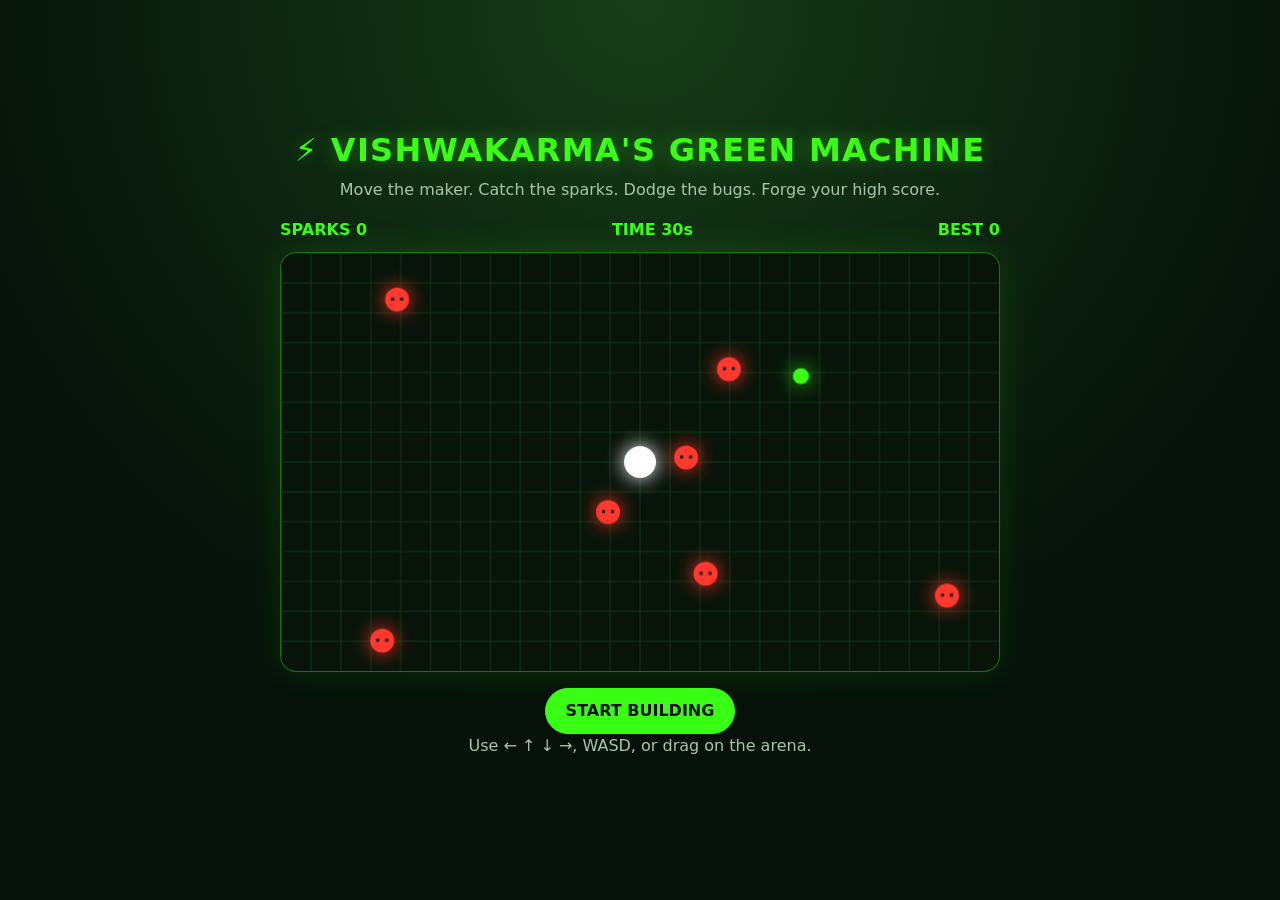
==== game.html @ 1790c977 "Add creator profile theme and playable mini game" ====
<!doctype html>
<html lang="en">
<head>
  <meta charset="utf-8">
  <meta name="viewport" content="width=device-width, initial-scale=1">
  <title>Vishwakarma's Green Machine</title>
  <style>
    :root { color-scheme: dark; --green: #39ff14; --ink: #06110a; --muted: #a6c8a7; }
    * { box-sizing: border-box; }
    body { margin: 0; min-height: 100vh; display: grid; place-items: center; padding: 24px; background: radial-gradient(circle at top, #173d18, var(--ink) 65%); color: white; font: 16px/1.5 system-ui, sans-serif; }
    main { width: min(760px, 100%); text-align: center; }
    h1 { color: var(--green); letter-spacing: .04em; margin: 0 0 4px; text-shadow: 0 0 18px #39ff1466; }
    p { color: var(--muted); margin: 0 0 16px; }
    .hud { display: flex; justify-content: space-between; margin: 0 auto 10px; max-width: 720px; color: var(--green); font-weight: 700; }
    canvas { display: block; width: 100%; max-width: 720px; height: auto; margin: auto; border: 1px solid #39ff1466; border-radius: 16px; background: #08140a; box-shadow: 0 0 36px #39ff1420; touch-action: none; }
    button { margin-top: 16px; border: 1px solid var(--green); border-radius: 999px; padding: 10px 20px; background: var(--green); color: var(--ink); font: inherit; font-weight: 800; cursor: pointer; }
    button:focus-visible, canvas:focus-visible { outline: 3px solid white; outline-offset: 3px; }
  </style>
</head>
<body>
  <main>
    <h1>⚡ VISHWAKARMA'S GREEN MACHINE</h1>
    <p>Move the maker. Catch the sparks. Dodge the bugs. Forge your high score.</p>
    <div class="hud"><span>SPARKS <b id="score">0</b></span><span>TIME <b id="time">30</b>s</span><span>BEST <b id="best">0</b></span></div>
    <canvas id="game" width="720" height="420" tabindex="0" aria-label="Playable Green Machine game. Use arrow keys, WASD, or touch drag to move."></canvas>
    <button id="start" type="button">START BUILDING</button>
    <p id="status" aria-live="polite">Use ← ↑ ↓ →, WASD, or drag on the arena.</p>
  </main>
  <script>
    const canvas = document.querySelector('#game'), ctx = canvas.getContext('2d');
    const scoreEl = document.querySelector('#score'), timeEl = document.querySelector('#time'), bestEl = document.querySelector('#best');
    const statusEl = document.querySelector('#status'), start = document.querySelector('#start');
    const keys = new Set(); let player, spark, bugs, score, left, running, last, timer;
    let best = Number(localStorage.getItem('vishwakarma-best') || 0); bestEl.textContent = best;
    const random = (min, max) => Math.random() * (max - min) + min;
    const place = () => ({ x: random(24, canvas.width - 24), y: random(24, canvas.height - 24) });
    function reset() { player = { x: canvas.width / 2, y: canvas.height / 2, r: 16 }; spark = place(); bugs = Array.from({ length: 7 }, () => ({ ...place(), r: 12, vx: random(-1.5, 1.5), vy: random(-1.5, 1.5) })); score = 0; left = 30; scoreEl.textContent = 0; timeEl.textContent = 30; }
    function draw() { ctx.clearRect(0, 0, canvas.width, canvas.height); ctx.strokeStyle = '#123919'; for (let x = 0; x < canvas.width; x += 30) { ctx.beginPath(); ctx.moveTo(x, 0); ctx.lineTo(x, canvas.height); ctx.stroke(); } for (let y = 0; y < canvas.height; y += 30) { ctx.beginPath(); ctx.moveTo(0, y); ctx.lineTo(canvas.width, y); ctx.stroke(); } ctx.shadowBlur = 20; ctx.shadowColor = '#39ff14'; ctx.fillStyle = '#39ff14'; ctx.beginPath(); ctx.arc(spark.x, spark.y, 8, 0, Math.PI * 2); ctx.fill(); ctx.shadowColor = '#ff3b30'; ctx.fillStyle = '#ff3b30'; bugs.forEach(b => { ctx.beginPath(); ctx.arc(b.x, b.y, b.r, 0, Math.PI * 2); ctx.fill(); ctx.fillStyle = '#06110a'; ctx.fillRect(b.x - 6, b.y - 2, 3, 3); ctx.fillRect(b.x + 3, b.y - 2, 3, 3); ctx.fillStyle = '#ff3b30'; }); ctx.shadowColor = '#ffffff'; ctx.fillStyle = '#ffffff'; ctx.beginPath(); ctx.arc(player.x, player.y, player.r, 0, Math.PI * 2); ctx.fill(); ctx.shadowBlur = 0; }
    function tick(now) { if (!running) return; const dt = Math.min((now - last) / 16.67, 2); last = now; let dx = (keys.has('arrowright') || keys.has('d') ? 1 : 0) - (keys.has('arrowleft') || keys.has('a') ? 1 : 0); let dy = (keys.has('arrowdown') || keys.has('s') ? 1 : 0) - (keys.has('arrowup') || keys.has('w') ? 1 : 0); player.x = Math.max(16, Math.min(canvas.width - 16, player.x + dx * 5 * dt)); player.y = Math.max(16, Math.min(canvas.height - 16, player.y + dy * 5 * dt)); bugs.forEach(b => { b.x += b.vx * dt; b.y += b.vy * dt; if (b.x < 12 || b.x > canvas.width - 12) b.vx *= -1; if (b.y < 12 || b.y > canvas.height - 12) b.vy *= -1; if (Math.hypot(player.x - b.x, player.y - b.y) < player.r + b.r) end('A bug got you — ship another build!'); }); if (Math.hypot(player.x - spark.x, player.y - spark.y) < player.r + 10) { score++; scoreEl.textContent = score; spark = place(); } draw(); requestAnimationFrame(tick); }
    function end(message) { running = false; clearInterval(timer); best = Math.max(best, score); localStorage.setItem('vishwakarma-best', best); bestEl.textContent = best; statusEl.textContent = `${message} Score: ${score}.`; start.textContent = 'PLAY AGAIN'; }
    function begin() { reset(); running = true; start.textContent = 'RESTART'; statusEl.textContent = 'Build fast.'; clearInterval(timer); timer = setInterval(() => { left--; timeEl.textContent = left; if (left <= 0) end('Time is up'); }, 1000); canvas.focus(); last = performance.now(); requestAnimationFrame(tick); }
    addEventListener('keydown', e => { keys.add(e.key.toLowerCase()); if (['arrowup', 'arrowdown', 'arrowleft', 'arrowright', ' '].includes(e.key.toLowerCase())) e.preventDefault(); }); addEventListener('keyup', e => keys.delete(e.key.toLowerCase())); start.addEventListener('click', begin); reset(); draw();
  </script>
</body>
</html>
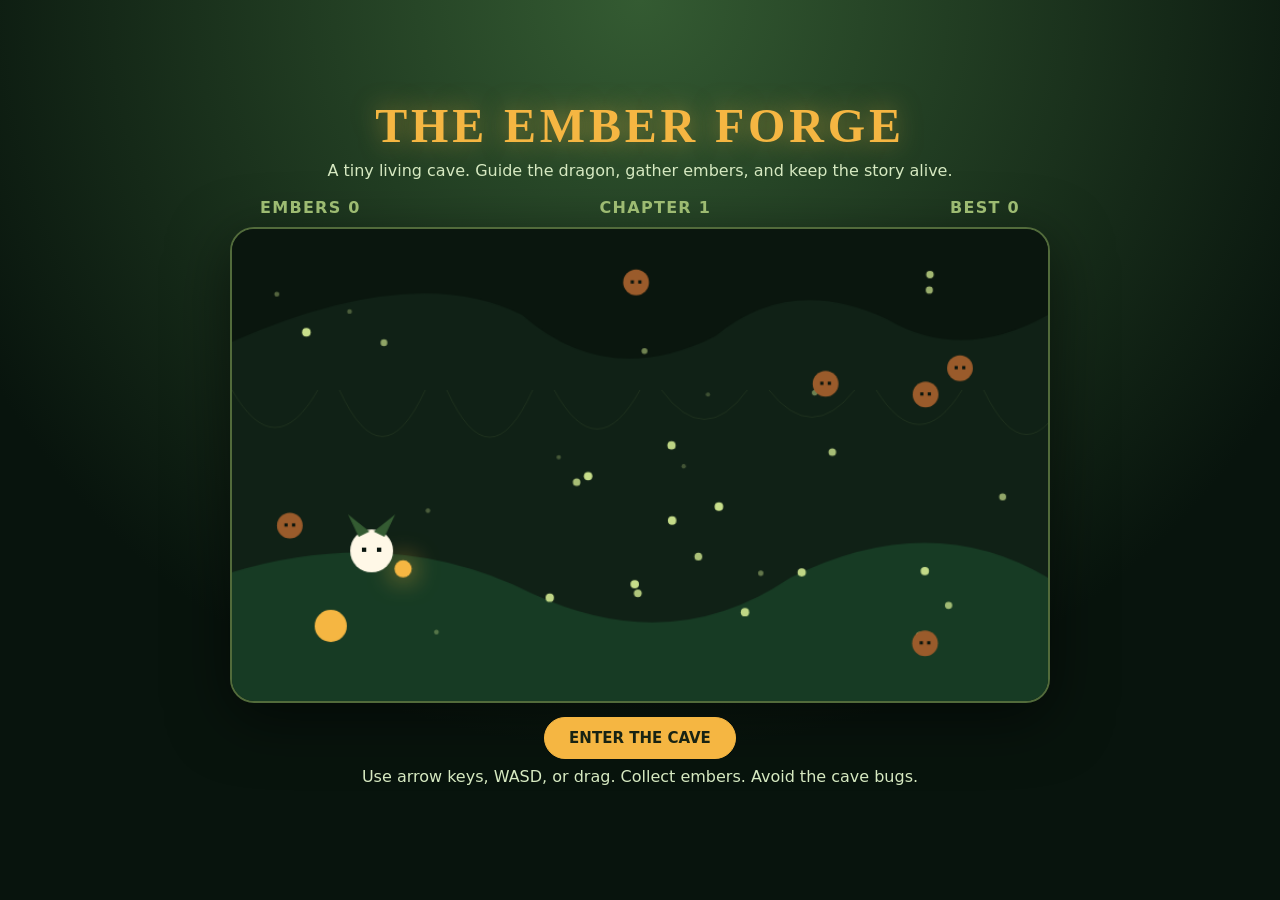
==== commit 36c02485: "Create forest cave profile experience" ====
--- a/game.html
+++ b/game.html
@@ -1,45 +1,27 @@
 <!doctype html>
 <html lang="en">
 <head>
-  <meta charset="utf-8">
-  <meta name="viewport" content="width=device-width, initial-scale=1">
-  <title>Vishwakarma's Green Machine</title>
-  <style>
-    :root { color-scheme: dark; --green: #39ff14; --ink: #06110a; --muted: #a6c8a7; }
-    * { box-sizing: border-box; }
-    body { margin: 0; min-height: 100vh; display: grid; place-items: center; padding: 24px; background: radial-gradient(circle at top, #173d18, var(--ink) 65%); color: white; font: 16px/1.5 system-ui, sans-serif; }
-    main { width: min(760px, 100%); text-align: center; }
-    h1 { color: var(--green); letter-spacing: .04em; margin: 0 0 4px; text-shadow: 0 0 18px #39ff1466; }
-    p { color: var(--muted); margin: 0 0 16px; }
-    .hud { display: flex; justify-content: space-between; margin: 0 auto 10px; max-width: 720px; color: var(--green); font-weight: 700; }
-    canvas { display: block; width: 100%; max-width: 720px; height: auto; margin: auto; border: 1px solid #39ff1466; border-radius: 16px; background: #08140a; box-shadow: 0 0 36px #39ff1420; touch-action: none; }
-    button { margin-top: 16px; border: 1px solid var(--green); border-radius: 999px; padding: 10px 20px; background: var(--green); color: var(--ink); font: inherit; font-weight: 800; cursor: pointer; }
-    button:focus-visible, canvas:focus-visible { outline: 3px solid white; outline-offset: 3px; }
-  </style>
+<meta charset="utf-8"><meta name="viewport" content="width=device-width,initial-scale=1">
+<title>The Ember Forge</title>
+<style>
+:root{color-scheme:dark;--moss:#526b3b;--fern:#9dbb72;--fire:#f5b642;--ink:#08140d;--cream:#fff8e7}
+*{box-sizing:border-box}body{margin:0;min-height:100vh;display:grid;place-items:center;padding:20px;background:radial-gradient(circle at 50% 0,#345b32,#08140d 68%);color:var(--cream);font:16px/1.45 system-ui,sans-serif}main{width:min(820px,100%);text-align:center}h1{margin:0;color:var(--fire);font:700 clamp(28px,6vw,48px) Georgia,serif;letter-spacing:.08em;text-shadow:0 0 24px #f5b64288}p{color:#d6e9c1;margin:6px 0 14px}.hud{display:flex;justify-content:space-between;max-width:760px;margin:0 auto 8px;color:var(--fern);font-weight:800;letter-spacing:.08em}canvas{display:block;width:100%;height:auto;border:2px solid #526b3b;border-radius:24px;background:#102116;box-shadow:0 16px 60px #0008;touch-action:none}button{margin-top:14px;border:1px solid var(--fire);border-radius:999px;padding:11px 24px;background:var(--fire);color:#182313;font:800 15px system-ui;cursor:pointer}button:focus-visible,canvas:focus-visible{outline:3px solid white;outline-offset:4px}
+</style>
 </head>
-<body>
-  <main>
-    <h1>⚡ VISHWAKARMA'S GREEN MACHINE</h1>
-    <p>Move the maker. Catch the sparks. Dodge the bugs. Forge your high score.</p>
-    <div class="hud"><span>SPARKS <b id="score">0</b></span><span>TIME <b id="time">30</b>s</span><span>BEST <b id="best">0</b></span></div>
-    <canvas id="game" width="720" height="420" tabindex="0" aria-label="Playable Green Machine game. Use arrow keys, WASD, or touch drag to move."></canvas>
-    <button id="start" type="button">START BUILDING</button>
-    <p id="status" aria-live="polite">Use ← ↑ ↓ →, WASD, or drag on the arena.</p>
-  </main>
-  <script>
-    const canvas = document.querySelector('#game'), ctx = canvas.getContext('2d');
-    const scoreEl = document.querySelector('#score'), timeEl = document.querySelector('#time'), bestEl = document.querySelector('#best');
-    const statusEl = document.querySelector('#status'), start = document.querySelector('#start');
-    const keys = new Set(); let player, spark, bugs, score, left, running, last, timer;
-    let best = Number(localStorage.getItem('vishwakarma-best') || 0); bestEl.textContent = best;
-    const random = (min, max) => Math.random() * (max - min) + min;
-    const place = () => ({ x: random(24, canvas.width - 24), y: random(24, canvas.height - 24) });
-    function reset() { player = { x: canvas.width / 2, y: canvas.height / 2, r: 16 }; spark = place(); bugs = Array.from({ length: 7 }, () => ({ ...place(), r: 12, vx: random(-1.5, 1.5), vy: random(-1.5, 1.5) })); score = 0; left = 30; scoreEl.textContent = 0; timeEl.textContent = 30; }
-    function draw() { ctx.clearRect(0, 0, canvas.width, canvas.height); ctx.strokeStyle = '#123919'; for (let x = 0; x < canvas.width; x += 30) { ctx.beginPath(); ctx.moveTo(x, 0); ctx.lineTo(x, canvas.height); ctx.stroke(); } for (let y = 0; y < canvas.height; y += 30) { ctx.beginPath(); ctx.moveTo(0, y); ctx.lineTo(canvas.width, y); ctx.stroke(); } ctx.shadowBlur = 20; ctx.shadowColor = '#39ff14'; ctx.fillStyle = '#39ff14'; ctx.beginPath(); ctx.arc(spark.x, spark.y, 8, 0, Math.PI * 2); ctx.fill(); ctx.shadowColor = '#ff3b30'; ctx.fillStyle = '#ff3b30'; bugs.forEach(b => { ctx.beginPath(); ctx.arc(b.x, b.y, b.r, 0, Math.PI * 2); ctx.fill(); ctx.fillStyle = '#06110a'; ctx.fillRect(b.x - 6, b.y - 2, 3, 3); ctx.fillRect(b.x + 3, b.y - 2, 3, 3); ctx.fillStyle = '#ff3b30'; }); ctx.shadowColor = '#ffffff'; ctx.fillStyle = '#ffffff'; ctx.beginPath(); ctx.arc(player.x, player.y, player.r, 0, Math.PI * 2); ctx.fill(); ctx.shadowBlur = 0; }
-    function tick(now) { if (!running) return; const dt = Math.min((now - last) / 16.67, 2); last = now; let dx = (keys.has('arrowright') || keys.has('d') ? 1 : 0) - (keys.has('arrowleft') || keys.has('a') ? 1 : 0); let dy = (keys.has('arrowdown') || keys.has('s') ? 1 : 0) - (keys.has('arrowup') || keys.has('w') ? 1 : 0); player.x = Math.max(16, Math.min(canvas.width - 16, player.x + dx * 5 * dt)); player.y = Math.max(16, Math.min(canvas.height - 16, player.y + dy * 5 * dt)); bugs.forEach(b => { b.x += b.vx * dt; b.y += b.vy * dt; if (b.x < 12 || b.x > canvas.width - 12) b.vx *= -1; if (b.y < 12 || b.y > canvas.height - 12) b.vy *= -1; if (Math.hypot(player.x - b.x, player.y - b.y) < player.r + b.r) end('A bug got you — ship another build!'); }); if (Math.hypot(player.x - spark.x, player.y - spark.y) < player.r + 10) { score++; scoreEl.textContent = score; spark = place(); } draw(); requestAnimationFrame(tick); }
-    function end(message) { running = false; clearInterval(timer); best = Math.max(best, score); localStorage.setItem('vishwakarma-best', best); bestEl.textContent = best; statusEl.textContent = `${message} Score: ${score}.`; start.textContent = 'PLAY AGAIN'; }
-    function begin() { reset(); running = true; start.textContent = 'RESTART'; statusEl.textContent = 'Build fast.'; clearInterval(timer); timer = setInterval(() => { left--; timeEl.textContent = left; if (left <= 0) end('Time is up'); }, 1000); canvas.focus(); last = performance.now(); requestAnimationFrame(tick); }
-    addEventListener('keydown', e => { keys.add(e.key.toLowerCase()); if (['arrowup', 'arrowdown', 'arrowleft', 'arrowright', ' '].includes(e.key.toLowerCase())) e.preventDefault(); }); addEventListener('keyup', e => keys.delete(e.key.toLowerCase())); start.addEventListener('click', begin); reset(); draw();
-  </script>
-</body>
-</html>
+<body><main>
+<h1>THE EMBER FORGE</h1><p>A tiny living cave. Guide the dragon, gather embers, and keep the story alive.</p>
+<div class="hud"><span>EMBERS <b id="score">0</b></span><span>CHAPTER <b id="chapter">1</b></span><span>BEST <b id="best">0</b></span></div>
+<canvas id="game" width="760" height="440" tabindex="0" aria-label="Playable Ember Forge game. Use arrow keys, WASD, or drag to guide the dragon."></canvas>
+<button id="start" type="button">ENTER THE CAVE</button><p id="status" aria-live="polite">Use arrow keys, WASD, or drag. Collect embers. Avoid the cave bugs.</p>
+</main>
+<script>
+const c=document.querySelector('#game'),x=c.getContext('2d'),scoreEl=document.querySelector('#score'),chapterEl=document.querySelector('#chapter'),bestEl=document.querySelector('#best'),statusEl=document.querySelector('#status'),start=document.querySelector('#start'),keys=new Set();let dragon,ember,bugs,flies,smoke,score,chapter,running,last,best=+localStorage.getItem('ember-best')||0,bite=0;
+bestEl.textContent=best;const R=(a,b)=>Math.random()*(b-a)+a,spot=()=>({x:R(36,c.width-36),y:R(45,c.height-48)});
+function reset(){dragon={x:130,y:300,dx:0,dy:0,blink:0};ember=spot();bugs=Array.from({length:6},()=>({...spot(),r:12,vx:R(-1.3,1.3),vy:R(-1.3,1.3)}));flies=Array.from({length:30},()=>({...spot(),phase:R(0,7)}));smoke=[];score=0;chapter=1;scoreEl.textContent=0;chapterEl.textContent=1}
+function cave(t){x.fillStyle='#102116';x.fillRect(0,0,c.width,c.height);x.fillStyle='#0a160e';x.beginPath();x.moveTo(0,0);x.lineTo(c.width,0);x.lineTo(c.width,80);x.quadraticCurveTo(680,125,610,84);x.quadraticCurveTo(520,42,450,100);x.quadraticCurveTo(350,150,270,80);x.quadraticCurveTo(170,30,0,105);x.closePath();x.fill();x.fillStyle='#173b24';x.beginPath();x.moveTo(0,c.height);x.lineTo(0,320);x.quadraticCurveTo(150,275,280,340);x.quadraticCurveTo(410,400,520,325);x.quadraticCurveTo(650,260,760,325);x.lineTo(760,440);x.closePath();x.fill();x.strokeStyle='#526b3b';x.globalAlpha=.22;for(let i=0;i<9;i++){x.beginPath();x.moveTo(i*100,150);x.quadraticCurveTo(i*100+40,220+Math.sin(t/900+i)*20,i*100+80,150);x.stroke()}x.globalAlpha=1}
+function draw(t){cave(t);flies.forEach(f=>{let a=(Math.sin(t/500+f.phase)+1)/2;x.fillStyle=`rgba(200,223,139,${.25+a*.75})`;x.beginPath();x.arc(f.x+Math.sin(t/800+f.phase)*12,f.y+Math.cos(t/700+f.phase)*8,2+a*2,0,7);x.fill()});x.shadowBlur=25;x.shadowColor='#f5b642';x.fillStyle='#f5b642';x.beginPath();x.arc(ember.x,ember.y,8+Math.sin(t/120)*3,0,7);x.fill();x.shadowBlur=0;bugs.forEach(b=>{x.fillStyle='#9a5b2b';x.beginPath();x.arc(b.x,b.y,b.r,0,7);x.fill();x.fillStyle='#08140d';x.fillRect(b.x-5,b.y-2,3,3);x.fillRect(b.x+2,b.y-2,3,3)});x.fillStyle='#f5b642';x.beginPath();x.arc(92,370,15+Math.sin(t/80)*3,0,7);x.fill();x.fillStyle='#fff8e7';x.beginPath();x.arc(dragon.x,dragon.y,20,0,7);x.fill();x.fillStyle='#345b32';x.beginPath();x.moveTo(dragon.x-12,dragon.y-13);x.lineTo(dragon.x-22,dragon.y-34);x.lineTo(dragon.x-2,dragon.y-18);x.moveTo(dragon.x+12,dragon.y-13);x.lineTo(dragon.x+22,dragon.y-34);x.lineTo(dragon.x+2,dragon.y-18);x.fill();x.fillStyle='#08140d';x.fillRect(dragon.x-9,dragon.y-3,4,4);x.fillRect(dragon.x+5,dragon.y-3,4,4);smoke.forEach(s=>{x.fillStyle=`rgba(214,233,193,${s.a})`;x.beginPath();x.arc(s.x,s.y,s.r,0,7);x.fill()})}
+function finish(text){running=false;clearInterval(bite);best=Math.max(best,score);localStorage.setItem('ember-best',best);bestEl.textContent=best;statusEl.textContent=`${text} You forged ${score} ember${score===1?'':'s'}.`;start.textContent='PLAY AGAIN'}
+function loop(t){if(!running)return;let dt=Math.min((t-last)/16.67,2);last=t;let ax=(keys.has('arrowright')||keys.has('d')?1:0)-(keys.has('arrowleft')||keys.has('a')?1:0),ay=(keys.has('arrowdown')||keys.has('s')?1:0)-(keys.has('arrowup')||keys.has('w')?1:0);dragon.x=Math.max(25,Math.min(c.width-25,dragon.x+ax*4.4*dt));dragon.y=Math.max(40,Math.min(c.height-35,dragon.y+ay*4.4*dt));bugs.forEach(b=>{b.x+=b.vx*dt;b.y+=b.vy*dt;if(b.x<20||b.x>c.width-20)b.vx*=-1;if(b.y<45||b.y>c.height-35)b.vy*=-1;if(Math.hypot(dragon.x-b.x,dragon.y-b.y)<30)finish('A cave bug interrupted the ritual.');});if(Math.hypot(dragon.x-ember.x,dragon.y-ember.y)<30){score++;chapter=1+Math.floor(score/5);scoreEl.textContent=score;chapterEl.textContent=chapter;ember=spot();statusEl.textContent=chapter>1?'The cave is waking up. Keep going.':'The first ember glows.'}if(Math.random()<.18)smoke.push({x:92+R(-12,12),y:362,r:R(4,10),a:.35});smoke.forEach(s=>{s.y-=.5*dt;s.r+=.08*dt;s.a-=.006*dt});smoke=smoke.filter(s=>s.a>0);draw(t);requestAnimationFrame(loop)}
+function begin(){reset();running=true;start.textContent='RESTART';statusEl.textContent='The first chapter begins.';last=performance.now();c.focus();requestAnimationFrame(loop)}
+addEventListener('keydown',e=>{keys.add(e.key.toLowerCase());if(e.key.startsWith('Arrow'))e.preventDefault()});addEventListener('keyup',e=>keys.delete(e.key.toLowerCase()));let drag=false;c.addEventListener('pointerdown',e=>{drag=true;c.setPointerCapture(e.pointerId)});c.addEventListener('pointerup',()=>drag=false);c.addEventListener('pointermove',e=>{if(!drag)return;let r=c.getBoundingClientRect();dragon.x=(e.clientX-r.left)*c.width/r.width;dragon.y=(e.clientY-r.top)*c.height/r.height});start.addEventListener('click',begin);reset();draw(0);
+</script></body></html>
